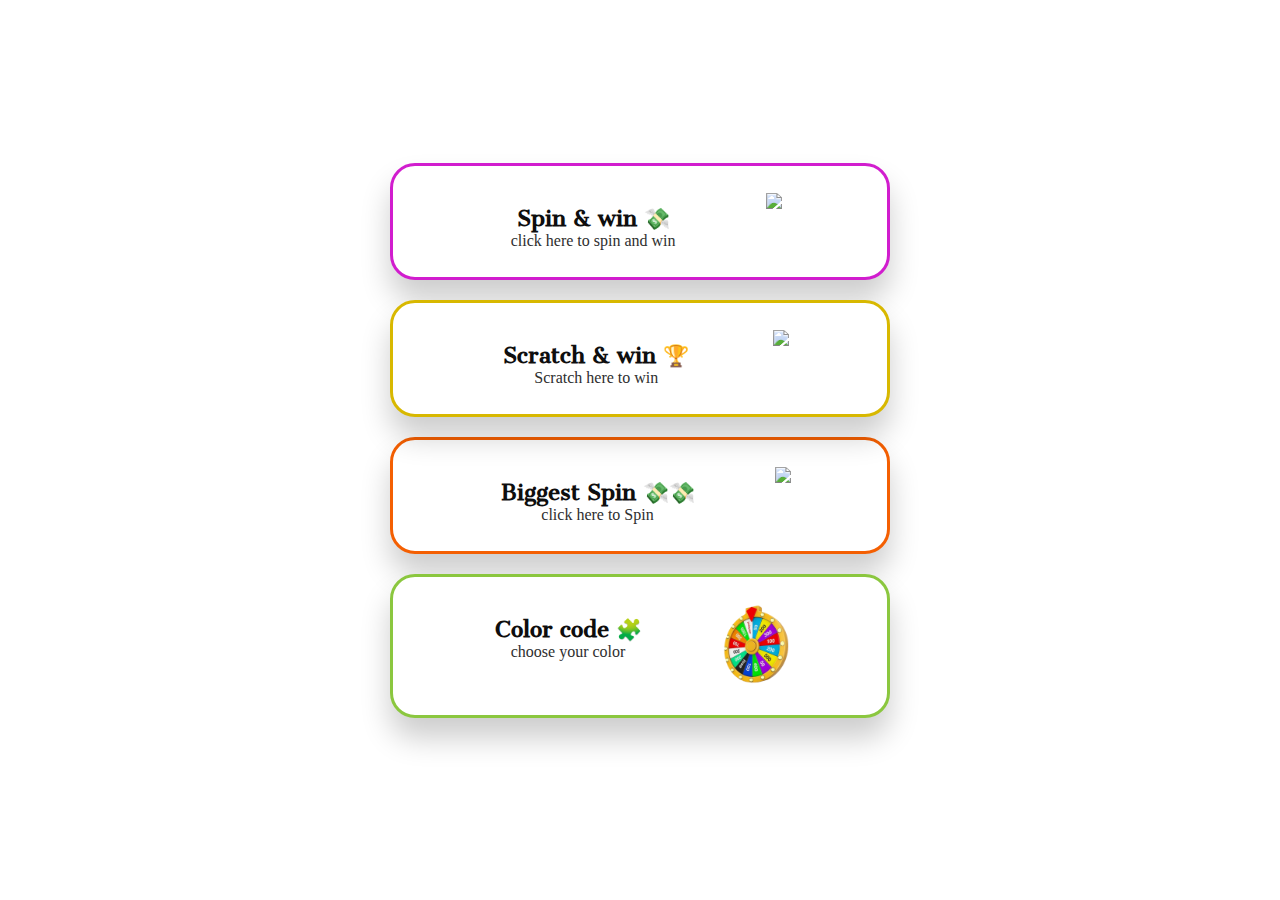
==== index.html @ faf68456 "color code added" ====
<!DOCTYPE html>
<html lang="en">
  <head>
    <meta charset="UTF-8" />
    <meta name="viewport" content="width=device-width, initial-scale=1.0" />
    <link rel="stylesheet" href="assets/css/styles.css" />

    <!-- =====BOX ICONS===== -->
    <!-- <link href='https://cdn.jsdelivr.net/npm/boxicons@2.0.5/css/boxicons.min.css' rel='stylesheet'> -->
    <title>play and win</title>
  </head>
  <body>
    <section class="each-section section-vis">
      <div class="cate-div">
        <a class="cate-div-a" href="spin.html">
          <div class="cate-ch1">
            <div class="sec-content" style="flex-grow: 7">
              <h1>Spin & win 💸</h1>
              <p>click here to spin and win</p>
            </div>
            <div class="sec-img" style="flex-grow: 3">
              <img src="./assets/img/spin2.png" />
            </div>
          </div>
        </a>

        <div class="cate-ch2 cate-adjust">
          <div class="scratch-card-cover-container">
            <canvas class="scratch-card-canvas"></canvas>

            <img class="scratch-card-canvas-render hidden" alt="" />
            <div class="scratch-card-cover">
              <div class="sec-content" style="flex-grow: 7">
                <h1>Scratch & win 🏆</h1>
                <p>Scratch here to win</p>
              </div>
              <div class="sec-img" style="flex-grow: 3">
                <img src="./assets/img/scratch.png" />
              </div>

              <!-- <img class="scratch-card-cover-background" src="./assets/img/scratchcard.png" /> -->
              <!-- <p class="win-text">SCRATCH TO <br><p class="win-text-win beat"> WIN!</p></p>  -->

              <!-- <svg class="scratch-card-cover-background " xmlns="http://www.w3.org/2000/svg" viewBox="0 0 320 320"><path d="M72.417 85.633a2 2 0 1 0-3.42-2.075l-3.113 5.129a2 2 0 1 0 3.42 2.075l3.113-5.129zm-8.301 13.679a2 2 0 1 0-3.42-2.075l-3.113 5.129a2 2 0 0 0 3.42 2.075l3.113-5.129zm11.997 1.432a2 2 0 0 1-2.747.672l-5.129-3.113a2 2 0 1 1 2.075-3.42l5.129 3.113a2 2 0 0 1 .672 2.748zm-16.425-7.629a2 2 0 1 0 2.075-3.42l-5.129-3.113a2 2 0 1 0-2.075 3.42l5.129 3.113z"/><path fill-rule="evenodd" d="M262.093 121.254a2 2 0 1 0-3.873-1.001l-1.502 5.809a2 2 0 1 0 3.873 1.001l1.502-5.809zm-4.004 15.491a2 2 0 1 0-3.873-1.001l-1.502 5.809a2 2 0 1 0 3.873 1.001l1.502-5.809zm11.9-2.088a2 2 0 0 1-2.437 1.436l-5.809-1.502a2 2 0 1 1 1.001-3.873l5.809 1.502a2 2 0 0 1 1.436 2.437zm-17.927-2.569a2 2 0 0 0 2.437-1.436 2 2 0 0 0-1.436-2.436l-5.809-1.502a2 2 0 0 0-2.437 1.435 2 2 0 0 0 1.436 2.437l5.809 1.502z"/><path d="M196.858 235.528a2 2 0 0 0-2.437-1.435 2 2 0 0 0-1.435 2.437l1.504 5.809a2 2 0 1 0 3.872-1.003l-1.504-5.808zm4.01 15.489a2 2 0 0 0-2.437-1.435 2 2 0 0 0-1.435 2.437l1.504 5.809a2 2 0 1 0 3.872-1.003l-1.504-5.808zm9.396-7.597a2 2 0 0 1-1.435 2.437l-5.809 1.504a2 2 0 1 1-1.002-3.873l5.808-1.503a2 2 0 0 1 2.438 1.435zm-16.924 6.447a2 2 0 1 0-1.003-3.873l-5.808 1.504a2 2 0 1 0 1.002 3.873l5.809-1.504zm-129.604 20.16a2 2 0 1 0 3.032-2.609l-3.913-4.548a2 2 0 1 0-3.032 2.609l3.913 4.548zm14.42-3.173a2 2 0 0 0-2.609-3.032l-4.548 3.914a2 2 0 0 0 2.609 3.032l4.548-3.914zM66.027 277.29a2 2 0 1 0-2.609-3.032l-4.548 3.913a2 2 0 1 0 2.609 3.032l4.548-3.913zm10.965 5.077a2 2 0 0 1-2.82-.212l-3.913-4.548a2 2 0 0 1 3.032-2.609l3.913 4.548a2 2 0 0 1-.212 2.821z"/><g fill-rule="evenodd"><path d="M138.629 74.686a2 2 0 0 1 1.66 2.29l-.787 4.936c-1.184 7.422-10.292 10.36-15.589 5.028-3.163-3.183-8.602-1.12-8.858 3.36l-.325 5.701a2 2 0 1 1-3.994-.228l.326-5.701c.452-7.935 10.086-11.59 15.688-5.952 2.991 3.01 8.134 1.351 8.802-2.839l.787-4.936a2 2 0 0 1 2.29-1.66zm129.754 151.907c-3.652-2.608-8.668.338-8.169 4.798.836 7.469-7.16 12.727-13.686 8.999l-4.34-2.479a2 2 0 0 1 1.984-3.473l4.34 2.479c3.684 2.104 8.199-.864 7.727-5.081-.884-7.899 8-13.117 14.469-8.498l4.647 3.318a2 2 0 1 1-2.325 3.256l-4.647-3.319zM219.458 34.1a2 2 0 0 1 .733-2.732l4.33-2.497c6.51-3.754 14.528 1.471 13.723 8.943-.481 4.462 4.547 7.387 8.189 4.764l4.633-3.338a2 2 0 0 1 2.338 3.246l-4.633 3.338c-6.45 4.646-15.356-.536-14.504-8.439.455-4.219-4.073-7.169-7.748-5.049l-4.33 2.497a2 2 0 0 1-2.731-.733zM43.604 115.569a2 2 0 0 1-1.242 2.541l-4.727 1.623c-4.013 1.378-4.764 6.729-1.285 9.158 6.517 4.551 4.571 14.669-3.169 16.478l-5.56 1.3a2 2 0 0 1-.91-3.895l5.561-1.3c4.37-1.021 5.468-6.734 1.789-9.303-6.162-4.303-4.832-13.78 2.276-16.221l4.727-1.623a2 2 0 0 1 2.541 1.242zM77.095 219.2a2 2 0 0 1 2.043-1.956l4.997.108c7.514.162 11.664 8.786 7.103 14.76-2.723 3.566.061 8.674 4.535 8.318l5.693-.454a2 2 0 1 1 .317 3.988l-5.692.453c-7.923.631-12.855-8.415-8.031-14.733 2.575-3.372.232-8.241-4.01-8.333l-4.997-.108a2 2 0 0 1-1.956-2.043zm-14.771-64.574l-.78-.855.129 1.15a8 8 0 0 1-4.645 8.177l-1.054.478h0l1.134.233a8 8 0 0 1 6.341 6.945l.129 1.15.572-1.006a8 8 0 0 1 8.565-3.885l1.134.232-.78-.854a8 8 0 0 1-1.048-9.346l.572-1.006-1.054.478a8 8 0 0 1-9.212-1.891zm-8.003 5.308c-3.529 1.6-2.948 6.781.848 7.561l1.134.232a4 4 0 0 1 3.171 3.473l.129 1.15c.432 3.85 5.539 4.899 7.453 1.53l.572-1.007a4 4 0 0 1 4.282-1.942l1.134.233c3.796.779 6.371-3.754 3.758-6.616l-.78-.854a4 4 0 0 1-.524-4.673l.572-1.007c1.914-3.369-1.602-7.219-5.13-5.618l-1.054.478a4 4 0 0 1-4.606-.946l-.78-.854c-2.613-2.862-7.361-.708-6.929 3.143l.129 1.15a4 4 0 0 1-2.323 4.089l-1.054.478zM110.956 46.42l1.794-1.614-2.4.251a8 8 0 0 1-8.142-4.707l-.98-2.205-.503 2.36a8 8 0 0 1-6.993 6.289l-2.4.251 2.089 1.208-1.856 3.209 1.856-3.209a8 8 0 0 1 3.82 8.594l-.503 2.36 1.794-1.614a8 8 0 0 1 9.353-.977l2.089 1.208-.98-2.205a8 8 0 0 1 1.961-9.198zm4.469 1.36c2.881-2.591.764-7.355-3.09-6.952l-2.401.251a4 4 0 0 1-4.071-2.354l-.98-2.205c-1.574-3.541-6.759-2.999-7.567.791l-.503 2.36a4 4 0 0 1-3.496 3.144l-2.4.251c-3.854.403-4.941 5.502-1.586 7.441l2.089 1.208a4 4 0 0 1 1.91 4.297l-.503 2.36c-.808 3.79 3.706 6.399 6.587 3.808l1.794-1.614a4 4 0 0 1 4.677-.489l2.089 1.208c3.355 1.939 7.232-1.547 5.658-5.088l-.981-2.205a4 4 0 0 1 .981-4.599l1.794-1.614zm104.847 31.673l.737-4.207-3.069 2.97a8 8 0 0 1-9.312 1.32l-3.773-2.001 1.877 3.836a8 8 0 0 1-1.623 9.264l-3.068 2.97 4.228-.599a8 8 0 0 1 8.309 4.406l1.876 3.837.737-4.207a8 8 0 0 1 6.758-6.541l4.228-.599-3.773-2.001a8 8 0 0 1-4.132-8.448zm4.677-3.517c.668-3.817-3.938-6.259-6.722-3.564l-3.069 2.97a4 4 0 0 1-4.656.66l-3.773-2.001c-3.423-1.815-7.17 1.811-5.467 5.292l1.877 3.836a4 4 0 0 1-.812 4.632l-3.068 2.97c-2.785 2.695-.494 7.378 3.343 6.835l4.228-.599a4 4 0 0 1 4.155 2.203l1.876 3.836c1.703 3.481 6.865 2.75 7.533-1.067l.737-4.207a4 4 0 0 1 3.379-3.27l4.229-.599c3.836-.544 4.736-5.679 1.312-7.494l-3.773-2.001a4 4 0 0 1-2.066-4.224l.737-4.207zM167.501 279.54l1.588-.913-1.821-.195a8 8 0 0 1-6.976-6.307l-.377-1.793-.748 1.672a8 8 0 0 1-8.155 4.685l-1.821-.195 1.358 1.228a8 8 0 0 1 1.936 9.203l-.748 1.672 1.588-.912a8 8 0 0 1 9.351 1.002l1.359 1.229-.377-1.793a8 8 0 0 1 3.843-8.583zm3.581 2.556c3.36-1.931 2.287-7.033-1.566-7.446l-1.822-.195a4 4 0 0 1-3.487-3.154l-.378-1.792c-.797-3.792-5.981-4.348-7.565-.812l-.748 1.672a4 4 0 0 1-4.077 2.343l-1.822-.195c-3.853-.414-5.983 4.345-3.109 6.944l1.359 1.228a4 4 0 0 1 .968 4.602l-.749 1.672c-1.583 3.536 2.284 7.033 5.644 5.103l1.588-.913a4 4 0 0 1 4.675.501l1.359 1.229c2.874 2.599 7.395.001 6.597-3.79l-.377-1.793a4 4 0 0 1 1.922-4.292l1.588-.912zm123.357-94.108l1.83-.08-1.528-1.011a8 8 0 0 1-3.298-8.807l.489-1.765-1.433 1.141a8 8 0 0 1-9.395.414l-1.528-1.01.642 1.715a8 8 0 0 1-2.509 9.064l-1.433 1.141 1.83-.081c3.462-.153 6.629 1.942 7.845 5.187l.642 1.716.489-1.766a8 8 0 0 1 7.357-5.858zm2.006 3.916c3.872-.171 5.262-5.196 2.03-7.333l-1.528-1.01a4 4 0 0 1-1.649-4.404l.489-1.765c1.034-3.735-3.315-6.61-6.346-4.197l-1.433 1.141a4 4 0 0 1-4.698.208l-1.528-1.011c-3.232-2.137-7.311 1.111-5.952 4.739l.642 1.716a4 4 0 0 1-1.255 4.532l-1.433 1.141c-3.031 2.413-1.203 7.296 2.668 7.125l1.83-.081a4 4 0 0 1 3.923 2.594l.642 1.715c1.359 3.629 6.567 3.399 7.601-.335l.489-1.765a4 4 0 0 1 3.678-2.929l1.83-.081z"/><use href="#B"/><use href="#B" x="103" y="30"/><use href="#B" x="-34" y="189"/><use href="#B" x="64" y="126"/><use href="#B" x="-128" y="-2"/><use href="#B" x="-128" y="161"/><use href="#B" x="71" y="219"/></g><path d="M201.469 137.109H177.45a24.65 24.65 0 0 0 6.167-3.906c1.284-1.141 2.317-2.535 3.037-4.095s1.108-3.25 1.143-4.967a13.98 13.98 0 0 0-.982-5.566 13.96 13.96 0 0 0-3.105-4.722 13.98 13.98 0 0 0-4.722-3.106 13.96 13.96 0 0 0-5.566-.981c-1.717.035-3.408.424-4.968 1.143a12.48 12.48 0 0 0-4.095 3.036c-2.885 3.257-4.702 7.5-5.859 11.568-1.147-4.068-2.964-8.301-5.859-11.568a12.48 12.48 0 0 0-4.095-3.036c-1.56-.719-3.251-1.108-4.968-1.143a13.96 13.96 0 0 0-5.566.981 13.98 13.98 0 0 0-4.722 3.106 13.96 13.96 0 0 0-3.105 4.722 13.98 13.98 0 0 0-.982 5.566c.035 1.717.424 3.408 1.143 4.967s1.753 2.954 3.037 4.095a24.65 24.65 0 0 0 6.167 3.906h-24.019a5.86 5.86 0 0 0-4.143 1.717c-1.099 1.098-1.716 2.589-1.716 4.143v15.625a5.86 5.86 0 0 0 5.859 5.859h1.953v33.203a5.86 5.86 0 0 0 5.86 5.86h70.312a5.86 5.86 0 0 0 5.86-5.86v-33.203h1.953a5.86 5.86 0 0 0 5.859-5.859v-15.625c0-1.554-.617-3.045-1.716-4.143a5.86 5.86 0 0 0-4.143-1.717zm-34.18-20.576a8.6 8.6 0 0 1 6.25-2.861h.298c1.345.001 2.676.272 3.915.797s2.36 1.292 3.297 2.257a10.05 10.05 0 0 1 2.159 3.361c.488 1.253.72 2.592.683 3.936-.022 1.183-.287 2.349-.779 3.424s-1.201 2.038-2.083 2.826c-5.903 5.225-16.147 6.451-20.508 6.734.303-4.326 1.524-14.546 6.768-20.474zm-34.18 7.49c-.037-1.344.195-2.683.683-3.936a10.05 10.05 0 0 1 2.159-3.361c.937-.965 2.058-1.733 3.297-2.257s2.57-.796 3.915-.797h.298a8.6 8.6 0 0 1 6.25 2.861c5.229 5.904 6.45 16.148 6.733 20.508-4.34-.283-14.585-1.509-20.507-6.733-.88-.796-1.585-1.765-2.071-2.847a8.6 8.6 0 0 1-.757-3.438zm-19.531 34.571v-15.625c0-.518.206-1.015.572-1.381a1.95 1.95 0 0 1 1.381-.572h41.016v19.531h-41.016c-.518 0-1.015-.206-1.381-.572s-.572-.863-.572-1.381zm7.813 39.062v-33.203h35.156v35.156h-33.203a1.95 1.95 0 0 1-1.953-1.953zm74.218 0a1.95 1.95 0 0 1-1.953 1.953h-33.203v-35.156h35.156v33.203zm7.813-39.062c0 .518-.206 1.015-.572 1.381s-.863.572-1.381.572h-41.016v-19.531h41.016a1.95 1.95 0 0 1 1.381.572c.366.366.572.863.572 1.381v15.625z"/><defs><path id="B" d="M172 57a4 4 0 1 0 0-8 4 4 0 1 0 0 8zm0 4a8 8 0 1 0 0-16 8 8 0 1 0 0 16z"/></defs></svg> -->
            </div>
          </div>
        </div>

        <a class="cate-div-a" href="bigSpin.html">
          <div class="cate-ch3">
            <div class="sec-content" style="flex-grow: 7">
              <h1>Biggest Spin 💸💸</h1>
              <p>click here to Spin</p>
            </div>
            <div class="sec-img" style="flex-grow: 3">
              <img src="./assets/img/spin3.png" />
            </div>
          </div>
        </a>

        <div class="cate-div-a" onclick="showColorCode()">
          <div class="cate-ch4">
            <div class="sec-content" style="flex-grow: 7">
              <h1>Color code 🧩</h1>
              <p>choose your color</p>
            </div>
            <div class="sec-img" style="flex-grow: 3">
              <img src="./assets/img/colorcode1.png" />
            </div>
          </div>
        </div>
      </div>
      <!-- </div> -->

      <!-- </div> -->

      <div
        onclick="closePopupScratch()"
        id="scratch-lauching-soon"
        class="scratch-lauching-soon"
      >
        <img
          class="scratch-card-image"
          src="./assets/img/comingsoon2.png"
          alt="Apple 50$ gift card"
        />
        <!-- <p class="scratch-card-text"></p> -->
        <div class="scratch-card-text"></div>
      </div>

      <div onclick="" id="colorcode-choose" class="colorcode-choose">
        <!-- <img class="color-code-choose" src="./assets/img/comingsoon2.png" alt="Apple 50$ gift card"> -->

        <div class="colorcode-card">
          <h4>choose your color?</h4>
          <div class="colorcode-colors">
            <div onclick="showLaunchingSoon('red')" class="color red"></div>
            <div onclick="showLaunchingSoon('green')" class="color green"></div>
            <div onclick="showLaunchingSoon('blue')" class="color blue"></div>
          </div>
        </div>
        <!-- <p class="scratch-card-text"></p> -->
        <!-- <div class="color-code-text"></div> -->
      </div>

      <div
        onclick="closePopupScratch()"
        id="scratch-lauching-soon"
        class="scratch-lauching-soon"
      >
        <img
          class="scratch-card-image"
          src="./assets/img/comingsoon2.png"
          alt="Apple 50$ gift card"
        />
      
      </div>

      <div onclick="closePopupScratch()" id="scratchcard-lauching-soon" class="scratch-lauching-soon">
        <div id="scratch-card-popup-green" class="scratch-card-popup-green">
          
          <h5 class="scratch-card-popup">LAUNCHING <h5 class="soon">SOON</h5> </h5>
        </div>
        <div id="scratch-card-popup-blue" class="scratch-card-popup-blue">
          
          <h5 class="scratch-card-popup">LAUNCHING <h5 class="soon">SOON</h5> </h5>
        </div>
        <div id="scratch-card-popup-red" class="scratch-card-popup-red">
          
          <h5 class="scratch-card-popup">LAUNCHING <h5 class="soon">SOON</h5> </h5>
        </div>

        <!-- <p class="scratch-card-text"></p> -->
        <div class="scratch-card-text"></div>
      </div>
    </section>

    <script src="https://unpkg.com/scrollreveal"></script>
    <script src="assets/js/main.js"></script>
    <script src="https://cdn.jsdelivr.net/npm/@tsparticles/confetti@3.0.3/tsparticles.confetti.bundle.min.js"></script>
  </body>
</html>
---- assets/css/styles.css ----
@import url('https://fonts.googleapis.com/css2?family=Cantata+One&display=swap');

* {
  margin: 0;
  padding: 0;
  box-sizing: border-box;
  outline: none;
}
body { 
  
}

.spin-sec{
  font-family: sans-serif;
  display: flex;
  justify-content: center;
  align-items: center;
  height: 100vh;
  overflow: hidden;
  background: url(../img/a5.png) no-repeat center;
  background-size: cover;
}
.main {
  position: relative;
  width: 500px;
  height: 500px;
}


@font-face {
  font-family: scrach;
  src: url(../font/Dynamix.ttf);
}

.wheel {
  width: 100%;
  height: 100%;
  position: relative; 
  border-radius: 50%;
  border: 10px solid #f323ef;
  overflow: hidden;
  transition: all ease 4s;
}
span {
  width: 50%;
  height: 50%;
  display: inline-block;
  position: absolute;
}
.span1 {
 clip-path: polygon(0 92%, 100% 50%, 0 8%);
 background-color: #ff1f1f;
 top: 120px;
 left: 0;
}
.span2 {
  clip-path: polygon(100% 92%, 0 50%, 100% 8%);
  background-color: #19e3cf; 
  top: 120px;
  right: 0;
}
.span3 {
  clip-path: polygon(50% 0%, 8% 100%, 92% 100%);
  background-color: #9e0bf3;
  bottom: 0;
  left: 120px;
}
.span4 {
  clip-path: polygon(50% 100%, 92% 0, 8% 0);
  background-color: #15b600;
  top: 0;
  left: 120px;
}
.span5 {
  clip-path: polygon(0 40%, 100% 0%, 60% 100%);
  background-color: #1f26ff; 
  bottom: -2px; 
  right: 242px;
}
.span6 {
  clip-path: polygon(40% 100%, 0 0%, 100% 40%);
  background-color: #ff5a5a;
  bottom: -2px;
  left: 242px;
}
.span7 {
  clip-path: polygon(60% 0, 100% 100%, 0 60%); 
  background-color: #57fff1;
  top: -2px;
  right: 242px; 
}
.span8 {
  clip-path: polygon(0 100%, 100% 60%, 40% 0);
  background-color: #ff9612;
  top: -2px;
  left: 242px;
} 
span p {
  width: 65px;
  height: 65px;
  font-size: 31px;
  font-weight: 600;
  color: #fff;
  text-align: center;
  position: absolute;
  top: 50%;
  left: 50%;
  transform: translate(-58%, -45%);
} 
.spin {
   position: absolute;
   top: 43%;
   left: 43%;
   width: 75px;
   height: 75px;
   border-radius: 50%;
   border: 2px solid #fff;
   background: rgb(230,196,0);
   background: radial-gradient(circle, rgba(230,196,0,1) 0%, rgba(128,62,0,1) 100%);
   color: #fff;
   box-shadow: 0 5px 20px #000;
   font-weight: bold;
   font-size: 22px;
   cursor: pointer;
   animation: pulse 2s infinite;
}
@keyframes pulse {
  0% {
  transform: scale3d(1, 1, 1);
  }
  50% {
  transform: scale3d(1.09, 1.09, 1.09);
  }
  100% {
  transform: scale3d(1, 1, 1);
  }
} 
.spin:active {
   width: 70px;
   height: 70px;
   font-size: 20px;
   background: #ffe605;
} 

.spin-sec{
  height: 100vh;
  display: flex;
  justify-content: center;
  align-items: center;
}


@media only screen and (max-width : 600px) {




  .main {
    position: relative;
    width: 300px;
    height: 300px;
}

.wheel {
  width: 100%;
  height: 100%;
  position: relative;
  border-radius: 50%;
  border: 11px solid #f323ef;
  overflow: hidden;
  transition: all ease 4s;
}
.span1 {
  clip-path: polygon(-1% 95%, 100% 52%, 2% 5%);
  background-color: #ff1f1f;
  top: 60px;
  left: 0;
}
.span2 {
  clip-path: polygon(100% 113%, 0 50%, 100% 8%);
  background-color: #19e3cf;
  top: 60px;
  right: 0;
}
.span3 {
  clip-path: polygon(50% -29%, 1% 100%, 101% 100%);
  background-color: #9e0bf3;
  bottom: 0;
  left: 50px;
}
.span4 {
  clip-path: polygon(50% 100%, 92% 0, 8% 0);
  background-color: #15b600;
  top: 0;
  left: 65px;
}
.span5 {
  clip-path: polygon(0 40%, 100% 0%, 60% 100%);
  background-color: #1f26ff;
  bottom: -1px;
  right: 160px;
}

.span6 {
  clip-path: polygon(40% 103%, -6% 1%, 109% 34%);
  background-color: #ff5a5a;
  bottom: 0px;
  left: 137px;
}
.span7 {
  clip-path: polygon(60% 0, 100% 100%, 0 60%);
  background-color: #57fff1;
  top: -2px;
  right: 142px;
}
.span8 {
  clip-path: polygon(3% 97%, 105% 55%, 40% 0);
  background-color: #ff9612;
  top: -2px;
  left: 132px;
}
.spin {
  position: absolute;
  top: 38%;
  left: 38%;
  width: 75px;
  height: 75px;
  border-radius: 50%;
  border: 2px solid #fff;
  background-color: black;
  color: #fff;
  box-shadow: 0 5px 20px #000;
  font-weight: bold;
  font-size: 22px;
  cursor: pointer;
  animation: pulse 2s infinite;
}

span p {
  width: 65px;
  /* height: 65px; */
  font-size: 19px;
  text-align: center;
  position: absolute;
  top: 50%;
  left: 50%;
  transform: translate(-15%, 105%);
  color: #fff;
  rotate: 124deg;
}


}



/* Popup styling */
.popup {
  display: none;
  position: fixed;
  top: 0;
  left: 0;
  width: 100%;
  height: 100%;
  background: rgba(0, 0, 0, 0.7);
  z-index: 1000;
  justify-content: center;
  align-items: center;
}

.popup-content {
  position: relative;
  background: rgb(135,45,191);
  background: linear-gradient(90deg, rgba(135,45,191,1) 43%, rgba(255,0,0,0.9248074229691877) 100%);
  padding: 30px;
  border-radius: 10px;
  color: #fff;
  text-align: center;
  animation: popup-fade-in 0.5s ease-in-out;
  font-size: 40px;
  font-weight: 800;
 margin: 8px;
}

.container-popup p{
  color: #de8cff;
  margin-bottom: 30px;
}
.container-popup .typewriter{
  font-family: scrach;
}
.close-btn {
  position: absolute;
  top: -12px;
  right: -5px;
  /* background: transparent; */
  border: 1px solid #fff;
  font-size: 20px;
  font-weight: bold;
  color: #460f45;
  cursor: pointer;
  /* background-color: black; */
  border-radius: 50%;
  /* padding: 5px; */
  padding-left: 7px;
  padding-right: 7px;
  padding-top: 3px;
  padding-bottom: 3px;
}

.close-btn:hover {
  color: #ff0000;
}

/* Fade-in animation */
@keyframes popup-fade-in {
  from {
      opacity: 0;
      transform: scale(0.8);
  }
  to {
      opacity: 1;
      transform: scale(1);
  }
}

/* Close button */
/* .close-btn {
  margin-top: 10px;
  padding: 5px 10px;
  background-color: #ff4444;
  color: white;
  border: none;
  border-radius: 5px;
  cursor: pointer;
} */









/* scratch and win */



.scratch-card {
  position: relative;
  /* border: 4px solid #c7c6cf;
  border-radius: 8px; */
  /* padding: 5px; */
  width: 320px;
  height: 320px;
  background-color: #470101;
  border-radius: 20px;
}

.cate-adjust{
  position: relative;
}

.scratch-card-cover-container {
  /* position: relative; */
  z-index: 1;
  top: 0;
  left: 0;
  border-radius: 20px !important;
  width: 600px;
  height: 100%;
  background-color: transparent;
  /* filter: url("#remove-black");
   transition: opacity 0.4s; */

  &.clear {
    opacity: 0;
  }

  &.hidden {
    display: none;
  }
}

.scratch-main{
  position: relative;
}

.scratch-card-canvas {
  position: absolute;
  z-index: 2;
  top: 0;
  left: 0;
  width: 100%;
  height: 100%;
  cursor: grab;
  touch-action: none;
  /* background: rgb(165, 28, 28); */
  border-radius: 23px;

  &.hidden {
    opacity: 0;
  }

  &:active {
    cursor: grabbing;
  }
}

.scratch-lauching-soon{
  position: absolute;
  width: 100%;
  height: 100vh;
  background-color: rgba(0, 0, 0, 0.575);
  z-index: 1;
  display: none;
  align-content: center;
  justify-items: center;
}

.colorcode-choose{
  position: absolute;
  width: 100%;
  height: 100vh;
  background-color: rgba(0, 0, 0, 0.575);
  z-index: 1;
  display: none;
  align-content: center;
  justify-items: center;
}

.scratch-card-canvas-render {
  position: absolute;
  z-index: 1;
  top: 0;
  left: 0;
  width: 100%;
  height: 100%;
  background-color: transparent;
  transition: background-color 0.2s;
  border-radius: 25px;


  &.hidden {
    display: none;
  }
}

.scratch-card-cover {
  
  display: flex;
  width: 100%;
  height: 100%;
  /* background-color: #cfced6;
  background-image: linear-gradient(
    to right,
    #cfced6,
    #e0dfe6,
    #efeef3,
    #e0dfe6,
    #cfced6
  ); */
  border-radius: 20px;
}

.scratch-card-cover::before {
  /* content: "";
  position: absolute;
  top: 0;
  left: 0;
  width: 100%;
  height: 100%;
  background-image: linear-gradient(
    135deg,
    transparent 40%,
    rgba(255, 255, 255, 0.8) 50%,
    transparent 60%
  );
  background-position: bottom right;
  background-size: 300% 300%;
  background-repeat: no-repeat;
  animation: shine 8s infinite; */
}

@keyframes shine {
  50% {
    background-position: 0% 0%;
  }
  100% {
    background-position: -50% -50%;
  }
}

/* .scratch-card-cover::after {
  content: "";
  position: absolute;
  top: 0;
  left: 0;
  width: 100%;
  height: 100%;
  opacity: 0.1;
  filter: url("#noise");
} */

.scratch-card-cover-background {
  /* width: 100%;
  height: 100%;
  fill: #555;
  z-index: -1;
  position: absolute;
  border-radius: 20px;
  left: 0;
  right: 0;
  top: 0;
  bottom: 0; */

}

.scratch-card-image {
  margin: auto;
    border-radius: 25px;
  position: absolute;
  width: 25%;
  /* height: 100vh; */
  top: 0;
  bottom: 0;
  left: 0;
  right: 0;
  background: #00000087;
  filter: drop-shadow(0 4px 4px rgba(248, 0, 0, 0.16));
  user-select: none;
  will-change: transform;

  &.animate {
    animation: pop-out-in cubic-bezier(0.65, 1.35, 0.5, 1) 1s;
  }
}


.color-code-choose {
  margin: auto;
    border-radius: 25px;
  position: absolute;
  width: 25%;
  /* height: 100vh; */
  height: 25%;
  top: 0;
  bottom: 0;
  left: 0;
  right: 0;
  background: #00000087;
  filter: drop-shadow(0 4px 4px rgba(248, 0, 0, 0.16));
  user-select: none;
  will-change: transform;

  &.animate {
    animation: pop-out-in cubic-bezier(0.65, 1.35, 0.5, 1) 1s;
  }
}


@keyframes pop-out-in {
  36% {
    transform: scale(1.125);
  }
  100% {
    transform: scale(1);
  }
}


.win-text-win{
  color: #C0C0C0;
  font-size: 5rem;
  width: 100%;
  font-family: text-win !important;
  background: -webkit-linear-gradient(#cfcfcf, #aba788  );
    -webkit-background-clip: text;
    -webkit-text-fill-color: transparent;
}


.win-text {
  /* position: absolute;
    z-index: 20; */
  color: #C0C0C0;
  font-size: 3rem;
  width: 100%;
  font-family: scratch-text !important;
  background: -webkit-linear-gradient(#cfcfcf, #aba788);
    -webkit-background-clip: text;
    -webkit-text-fill-color: transparent;
}

@font-face {
  font-family: text-win;
  src: url(../font/Dynamix.ttf);
}

@font-face {
  font-family: scratch-text;
  src: url(../font/bold_game_font_7.ttf);
}


@font-face {
  font-family: color-code;
  src: url(../font/Halo\ Dek.ttf);
}

@font-face {
  font-family: color-code-heading;
  src: url(../font/BubaDEMO-Outline.otf);
}



.scratch-card-outer {
  position: relative;
  display: flex;
  align-items: center; /* Centering content vertically */
  justify-content: center; /* Centering content horizontally */
  overflow: hidden; /* Ensures the pseudo-element stays within the container */
}



.scratch-card-outer::before {
  content: '';
  position: absolute;
  top: -10px; /* Extend the pseudo-element beyond the container */
  left: -10px;
  right: -10px;
  bottom: -10px;
  background-image: url(../img/scratchbg.jpg);
  background-position: center;
  background-size: cover;
  background-repeat: no-repeat;
  filter: blur(5px);
  z-index: 1;
}

.scratch-card-outer > * {
  position: relative;
  z-index: 2; /* Ensures the content is above the blurred background */
}




.beat {
  animation: beat 1s infinite ease-in-out alternate;
}
@keyframes beat {
  from { transform: scale(0.8); }
  to { transform: scale(1.2); }
}



html{
  scroll-snap-type: y mandatory;
  scroll-behavior: smooth;
  /* transition:transform 1s ease; */
}

.each-section{
  height: 100vh;
  scroll-snap-align: center;
}


@media  (max-width:650px) {
  .each-section{
    height: 100vh;
  }
}


.section-vis{
  background-color: #ffffff;
  display: flex;
  justify-content: center;
  /* align-items: center; */
  background: url(../img/bg-web.jpg) no-repeat center;
  background-size: cover;
}


.cate-div{
  padding:100px;
  display: flex;
  justify-content: center;
  align-items: center;
  flex-direction: column;
  width: 100%;
}

.cate-ch1{

    max-width: 500px;
    width: 600px;
  background-color: rgb(255, 255, 255);
  margin-bottom: 20px;
  padding: 27px;
  border-radius: 25px;
  border: 3px solid rgb(209 29 206);
  box-shadow: rgba(0, 0, 0, 0.2) 0px 20px 30px;
  display: flex;
  justify-content: space-between;
  cursor: pointer;
}

.cate-ch2{
  max-width: 500px;
  width: 600px;
background-color: rgb(255, 255, 255);
margin-bottom: 20px;
padding: 27px;
border-radius: 25px;
border: 3px solid rgb(216, 184, 0);
box-shadow: rgba(0, 0, 0, 0.2) 0px 20px 30px;
display: flex;
justify-content: space-between;
cursor: pointer;
}

.cate-ch3{
  max-width: 500px;
  width: 600px;
background-color: rgb(255, 255, 255);
margin-bottom: 20px;
padding: 27px;
border-radius: 25px;
border: 3px solid #f45f02;
box-shadow: rgba(0, 0, 0, 0.2) 0px 20px 30px;
display: flex;
justify-content: space-between;
cursor: pointer;
}

.cate-ch4{
  max-width: 500px;
  width: 600px;
background-color: rgb(255, 255, 255);
margin-bottom: 20px;
padding: 27px;
border-radius: 25px;
border: 3px solid rgb(139 199 63);
box-shadow: rgba(0, 0, 0, 0.2) 0px 20px 30px;
display: flex;
justify-content: space-between;
cursor: pointer;
}


.sec-content{
  text-align: center;
  display: flex;
  align-items: center;
  flex-direction: column;
}
.sec-content h1{
  font-size: 21px;
  margin-top: 12px;
  text-align: center;
  color: #0e0e0e;
  font-family: "Cantata One", serif;
  font-weight: 600;
  font-style: normal;
}

.sec-content p{
  /* font-family:'Franklin Gothic Medium', 'Arial Narrow', Arial, sans-serif; */
  color: rgb(46, 46, 46);
  text-align: center;
}

.sec-img img{
 width: 80px;
}

.cate-div-a{
  text-decoration: none;
}

@media  (max-width:650px) {

  .cate-div-a{
    text-decoration: none;
    width: 100%;
  }

  .section-vis{
    background-color: #ffffff;
    display: flex;
    justify-content: center;
    /* align-items: center; */
    background: url(../img/bg-mob.jpg) no-repeat center;
    background-size: cover;
  }

  .cate-div{
    padding:20px;
    display: flex;
    justify-content: center;
    align-items: center;
    flex-direction: column;
  }

  .cate-ch1{
    max-width: 500px;
    width: 100%;
  background-color: rgb(255, 255, 255);
  margin-bottom: 15px;
  padding: 19px;
  border-radius: 25px;
  border: 3px solid rgb(209 29 206);
  box-shadow: rgba(0, 0, 0, 0.2) 0px 20px 30px;
  cursor: pointer;
}

.cate-ch2{
  max-width: 500px;
  width: 100%;
background-color: rgb(255, 255, 255);
margin-bottom: 15px;
padding: 19px;
border-radius: 25px;
border: 3px solid rgb(216, 184, 0);
box-shadow: rgba(0, 0, 0, 0.2) 0px 20px 30px;
cursor: pointer;
}

.cate-ch3{
  max-width: 500px;
  width: 100%;
background-color: rgb(255, 255, 255);
margin-bottom: 15px;
padding: 19px;
border-radius: 25px;
border: 3px solid #f45f02;;
box-shadow: rgba(0, 0, 0, 0.2) 0px 20px 30px;
cursor: pointer;
}

.cate-ch4{
  max-width: 500px;
  width: 100%;
background-color: rgb(255, 255, 255);
margin-bottom: 15px;
padding: 19px;
border-radius: 25px;
border: 3px solid rgb(139 199 63);
box-shadow: rgba(0, 0, 0, 0.2) 0px 20px 30px;
cursor: pointer;
}
}



@media (max-width:990px) {
  .scratch-card-image {
    width: 50%;
  }
}


@media (max-width:545px) {
  .scratch-card-image {
    width: 80%;
  }
}



.red{
  background-color: rgb(192, 2, 2);
}

.green{
  background-color: rgb(2 181 55);
}

.blue{
  background-color: rgb(0 107 199);
}

.colorcode-colors{
  display: flex;
  gap: 10px;
  width: 100%;

}

.colorcode-card{
  padding-inline: 20px;
  height: 40%;
  width: 80%;
  background: #ffffff;
  border-radius: 25px;
  align-content: center;
  justify-items: center;
  /* background-image: url(../img/colorcodebg.jpg); */
  background-position: center;
  background-size: cover;
  background-repeat: no-repeat;
  /* filter: blur(1px);
  -webkit-filter: blur(1px); */
}

.colorcode-card h4{
  font-size: x-large;
  margin-bottom: 20px;
  font-family: color-code-heading;
  color: #000000ab;
}

.color{
  height: 80px;
  width: 100%;
  border-radius: 20px;
  box-shadow: 2px 4px 12px #676666;
}

.color:hover{
  box-shadow: none;
}




.scratch-card-popup-red{
  padding-inline: 20px;
  height: 40%;
  width: 80%;
  background-image: linear-gradient(to right, red , rgb(177, 85, 0));
  border-radius: 25px;
  align-content: center;
  justify-items: center;
  /* background-image: url(../img/colorcodebg.jpg); */
  background-position: center;
  background-size: cover;
  background-repeat: no-repeat;
  display: none;
}

.scratch-card-popup-blue{
  padding-inline: 20px;
  height: 40%;
  width: 80%;
  background-image: linear-gradient(to right, rgb(0, 162, 255) , rgb(0, 217, 255));
  border-radius: 25px;
  align-content: center;
  justify-items: center;
  /* background-image: url(../img/colorcodebg.jpg); */
  background-position: center;
  background-size: cover;
  background-repeat: no-repeat;
  display: none;
}


.scratch-card-popup-green{
  padding-inline: 20px;
  height: 40%;
  width: 80%;
  background-image: linear-gradient(to right, rgb(0, 179, 104) , rgb(0, 255, 179));
  border-radius: 25px;
  align-content: center;
  justify-items: center;
  /* background-image: url(../img/colorcodebg.jpg); */
  background-position: center;
  background-size: cover;
  background-repeat: no-repeat;
  display: none;
}


.scratch-card-popup{
  font-size: 45px;
  text-shadow: 2px 2px 4px #ffffff;
  text-align: center;
font-family: color-code;

}

.soon{
  font-size: 80px;
  text-shadow: 2px 2px 4px #ffffff;
  text-align: center;
font-family: color-code;

}
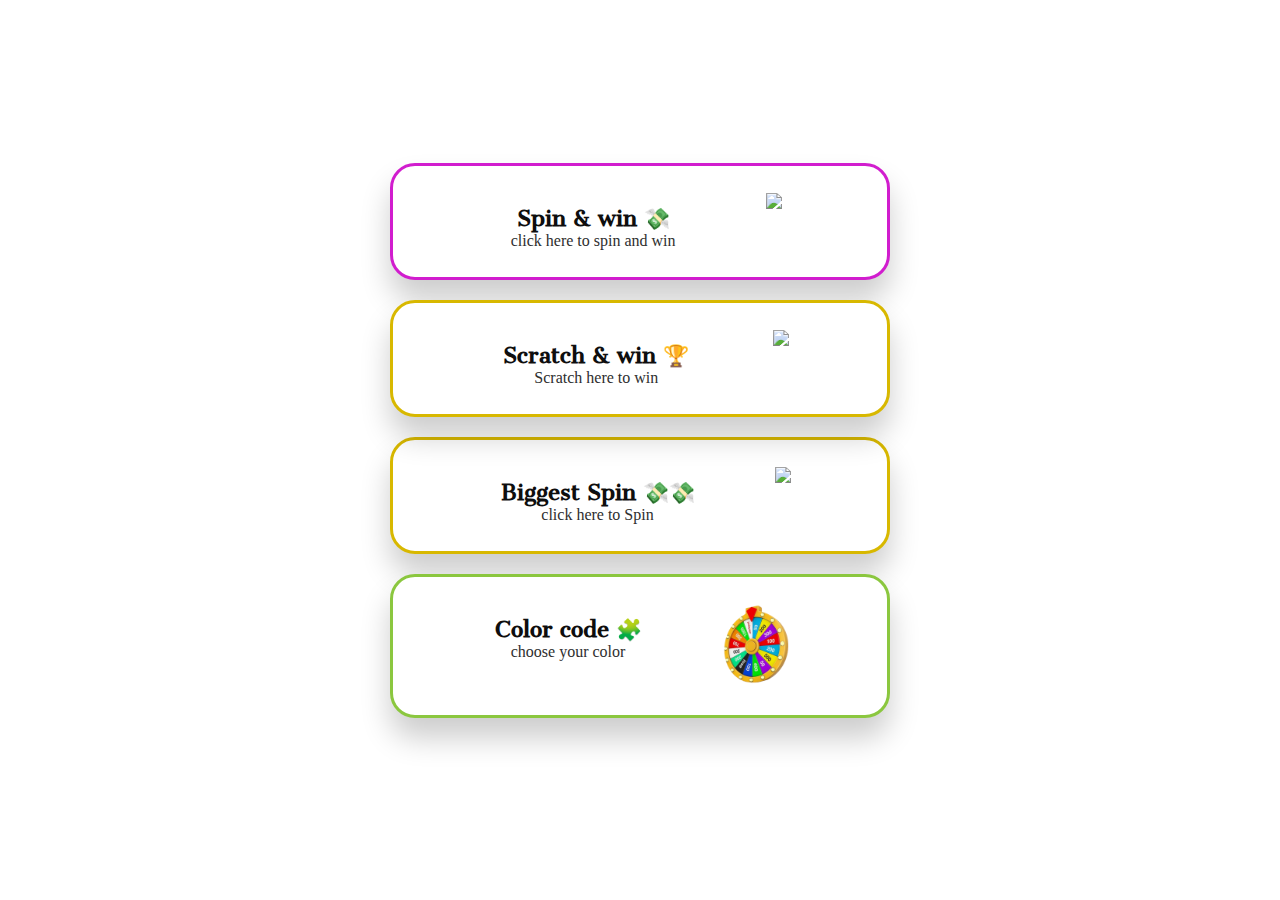
==== commit 48d3184b: "popup updated" ====
--- a/index.html
+++ b/index.html
@@ -12,14 +12,14 @@
   <body>
     <section class="each-section section-vis">
       <div class="cate-div">
-        <a class="cate-div-a" href="spin.html">
+        <a class="cate-div-a" href="#" onclick="popup()">
           <div class="cate-ch1">
             <div class="sec-content" style="flex-grow: 7">
               <h1>Spin & win 💸</h1>
               <p>click here to spin and win</p>
             </div>
             <div class="sec-img" style="flex-grow: 3">
-              <img src="./assets/img/spin2.png" />
+              <img src="./assets/img/spin2.png">
             </div>
           </div>
         </a>
@@ -46,17 +46,17 @@
           </div>
         </div>
 
-        <a class="cate-div-a" href="bigSpin.html">
-          <div class="cate-ch3">
+        <a class="cate-div-a" href="#" onclick="popup2()">
+          <div class="cate-ch2">
             <div class="sec-content" style="flex-grow: 7">
               <h1>Biggest Spin 💸💸</h1>
               <p>click here to Spin</p>
             </div>
             <div class="sec-img" style="flex-grow: 3">
-              <img src="./assets/img/spin3.png" />
-            </div>
-          </div>
-        </a>
+              <img src="./assets/img/spin3.png">
+            </div>
+          </div>
+          </a>
 
         <div class="cate-div-a" onclick="showColorCode()">
           <div class="cate-ch4">
@@ -73,6 +73,57 @@
       <!-- </div> -->
 
       <!-- </div> -->
+
+      <div id="popup" class="popup">
+        <div class="popup-content">
+            <div class="container-popup">
+                <p>Play & win</p>
+                <div class="typewriter">LAUNCHING <br> SOON !</div>
+                <div class="confetti"></div>
+            </div>
+            <button class="close-btn" onclick="closePopup()">✖</button>
+        </div>
+    </div>
+
+    <div id="popup2" class="popup2">
+      <div class="popup-content2">
+          <div class="container-popup">
+              <p class="tow-nt-p">Play & Win</p>
+              <div class="typewriter">LAUNCHING <br> SOON !</div>
+              <div class="confetti"></div>
+          </div>
+          <button class="close-btn" onclick="closePopup2()">✖</button>
+      </div>
+  </div>
+
+      <div
+        onclick="closePopupScratch()"
+        id="scratch-lauching-soon"
+        class="scratch-lauching-soon"
+      >
+      <div class="scratch-card-text"></div>
+        <img
+          class="scratch-card-image"
+          src="./assets/img/comingsoon2.png"
+          alt="Apple 50$ gift card"
+        />
+        <!-- <p class="scratch-card-text"></p> -->
+      </div>
+
+      <div onclick="" id="colorcode-choose" class="colorcode-choose">
+        <!-- <img class="color-code-choose" src="./assets/img/comingsoon2.png" alt="Apple 50$ gift card"> -->
+
+        <div class="colorcode-card">
+          <h4>choose your color?</h4>
+          <div class="colorcode-colors">
+            <div onclick="showLaunchingSoon('red')" class="color red"></div>
+            <div onclick="showLaunchingSoon('green')" class="color green"></div>
+            <div onclick="showLaunchingSoon('blue')" class="color blue"></div>
+          </div>
+        </div>
+        <!-- <p class="scratch-card-text"></p> -->
+        <!-- <div class="color-code-text"></div> -->
+      </div>
 
       <div
         onclick="closePopupScratch()"
@@ -82,40 +133,11 @@
         <img
           class="scratch-card-image"
           src="./assets/img/comingsoon2.png"
-          alt="Apple 50$ gift card"
+          alt="launchingsoon"
         />
-        <!-- <p class="scratch-card-text"></p> -->
-        <div class="scratch-card-text"></div>
-      </div>
-
-      <div onclick="" id="colorcode-choose" class="colorcode-choose">
-        <!-- <img class="color-code-choose" src="./assets/img/comingsoon2.png" alt="Apple 50$ gift card"> -->
-
-        <div class="colorcode-card">
-          <h4>choose your color?</h4>
-          <div class="colorcode-colors">
-            <div onclick="showLaunchingSoon('red')" class="color red"></div>
-            <div onclick="showLaunchingSoon('green')" class="color green"></div>
-            <div onclick="showLaunchingSoon('blue')" class="color blue"></div>
-          </div>
-        </div>
-        <!-- <p class="scratch-card-text"></p> -->
-        <!-- <div class="color-code-text"></div> -->
-      </div>
-
-      <div
-        onclick="closePopupScratch()"
-        id="scratch-lauching-soon"
-        class="scratch-lauching-soon"
-      >
-        <img
-          class="scratch-card-image"
-          src="./assets/img/comingsoon2.png"
-          alt="Apple 50$ gift card"
-        />
-      
-      </div>
-
+      
+      </div>
+      
       <div onclick="closePopupScratch()" id="scratchcard-lauching-soon" class="scratch-lauching-soon">
         <div id="scratch-card-popup-green" class="scratch-card-popup-green">
           
@@ -131,9 +153,70 @@
         </div>
 
         <!-- <p class="scratch-card-text"></p> -->
-        <div class="scratch-card-text"></div>
-      </div>
+      </div>
+
+
     </section>
+
+
+
+    <script>
+
+      function popup() {
+          // Show the popup
+          const popup = document.getElementById('popup');
+          popup.style.display = 'flex';
+      
+          const data = document.querySelector(".typewriter");
+      
+          confetti({
+        particleCount: 100,
+        spread: 90,
+        origin: {
+          y: (data.getBoundingClientRect().bottom + 60) / window.innerHeight,
+        },
+        zIndex: 9999, 
+      });
+      
+      }
+      
+      function closePopup() {
+      
+          const popup = document.getElementById('popup');
+          popup.style.display = 'none';
+      }
+      
+      </script>
+
+<script>
+
+  function popup2() {
+      // Show the popup
+      const popup = document.getElementById('popup2');
+      popup.style.display = 'flex';
+  
+      const data = document.querySelector(".typewriter");
+  
+      confetti({
+    particleCount: 100,
+    spread: 90,
+    origin: {
+      y: (data.getBoundingClientRect().bottom + 60) / window.innerHeight,
+    },
+    zIndex: 9999, 
+  });
+  
+  }
+  
+  function closePopup2() {
+  
+      const popup = document.getElementById('popup2');
+      popup.style.display = 'none';
+  }
+  
+  </script>
+
+
 
     <script src="https://unpkg.com/scrollreveal"></script>
     <script src="assets/js/main.js"></script>
--- a/assets/css/styles.css
+++ b/assets/css/styles.css
@@ -268,6 +268,21 @@
   align-items: center;
 }
 
+.popup2 {
+  display: none;
+  position: fixed;
+  top: 0;
+  left: 0;
+  width: 100%;
+  height: 100%;
+  background: rgba(0, 0, 0, 0.7);
+  z-index: 1000;
+  justify-content: center;
+  align-items: center;
+}
+
+
+
 .popup-content {
   position: relative;
   background: rgb(135,45,191);
@@ -282,10 +297,36 @@
  margin: 8px;
 }
 
+.popup-content2 {
+  position: relative;
+  background: rgb(230,196,0);
+  background: radial-gradient(circle, rgba(230,196,0,1) 0%, rgba(200,98,0,1) 100%);
+  padding: 30px;
+  border-radius: 10px;
+  color: #fff;
+  text-align: center;
+  animation: popup-fade-in 0.5s ease-in-out;
+  font-size: 40px;
+  font-weight: 800;
+ margin: 8px;
+}
+
 .container-popup p{
   color: #de8cff;
   margin-bottom: 30px;
 }
+
+.container-popup{
+  margin-inline: -20px ;
+}
+
+
+.container-popup .tow-nt-p{
+  color: #ffffff;
+  margin-bottom: 30px;
+}
+
+
 .container-popup .typewriter{
   font-family: scrach;
 }
@@ -859,20 +900,96 @@
 }
 
 
+@media (min-width:990px){
+  .scratch-card-image {
+    width: 25%;
+  }
+  .color{
+    height: 80px;
+    width: 25%;
+    border-radius: 20px;
+    box-shadow: 2px 4px 12px #676666;
+  }
+
+  .scratch-card-color{
+    width: 25%;
+  }
+
+  .scratch-card-popup-blue{
+    width: 25%;
+  }
+  .scratch-card-popup-green{
+    width: 25%;
+  }
+  .scratch-card-popup-red{
+    width: 25%;
+  }
+  .colorcode-card{
+    width: 25%;
+
+  }
+}
+
+
+
 
 @media (max-width:990px) {
   .scratch-card-image {
     width: 50%;
   }
+  .color{
+    height: 80px;
+    width: 50% !important;
+    border-radius: 20px;
+    box-shadow: 2px 4px 12px #676666;
+  }
+
+  .scratch-card-color{
+    width: 50%;
+  }
+
+  .scratch-card-popup-blue{
+    width: 50%;
+  }
+  .scratch-card-popup-green{
+    width: 50%;
+  }
+  .scratch-card-popup-red{
+    width: 50%;
+  }
+  .colorcode-card{
+    width: 50%;
+
+  }
 }
 
 
 @media (max-width:545px) {
   .scratch-card-image {
+    width: 80% !important;
+  }
+  .color{
+    height: 80px;
+    width: 100%;
+    border-radius: 20px;
+    box-shadow: 2px 4px 12px #676666;
+  }
+  .scratch-card-popup-blue{
     width: 80%;
   }
-}
-
+  .scratch-card-popup-green{
+    width: 80%;
+  }
+  .scratch-card-popup-red{
+    width: 80%;
+  }
+  .colorcode-card{
+    width: 80%;
+
+  }
+  
+  
+}
 
 
 .red{
@@ -897,7 +1014,6 @@
 .colorcode-card{
   padding-inline: 20px;
   height: 40%;
-  width: 80%;
   background: #ffffff;
   border-radius: 25px;
   align-content: center;
@@ -934,8 +1050,8 @@
 .scratch-card-popup-red{
   padding-inline: 20px;
   height: 40%;
-  width: 80%;
-  background-image: linear-gradient(to right, red , rgb(177, 85, 0));
+  /* width: 25%; */
+  background-image: linear-gradient(to right, #ff0000 , rgb(161 0 0));
   border-radius: 25px;
   align-content: center;
   justify-items: center;
@@ -949,7 +1065,7 @@
 .scratch-card-popup-blue{
   padding-inline: 20px;
   height: 40%;
-  width: 80%;
+  /* width: 25%; */
   background-image: linear-gradient(to right, rgb(0, 162, 255) , rgb(0, 217, 255));
   border-radius: 25px;
   align-content: center;
@@ -965,7 +1081,7 @@
 .scratch-card-popup-green{
   padding-inline: 20px;
   height: 40%;
-  width: 80%;
+  /* width: 25%; */
   background-image: linear-gradient(to right, rgb(0, 179, 104) , rgb(0, 255, 179));
   border-radius: 25px;
   align-content: center;
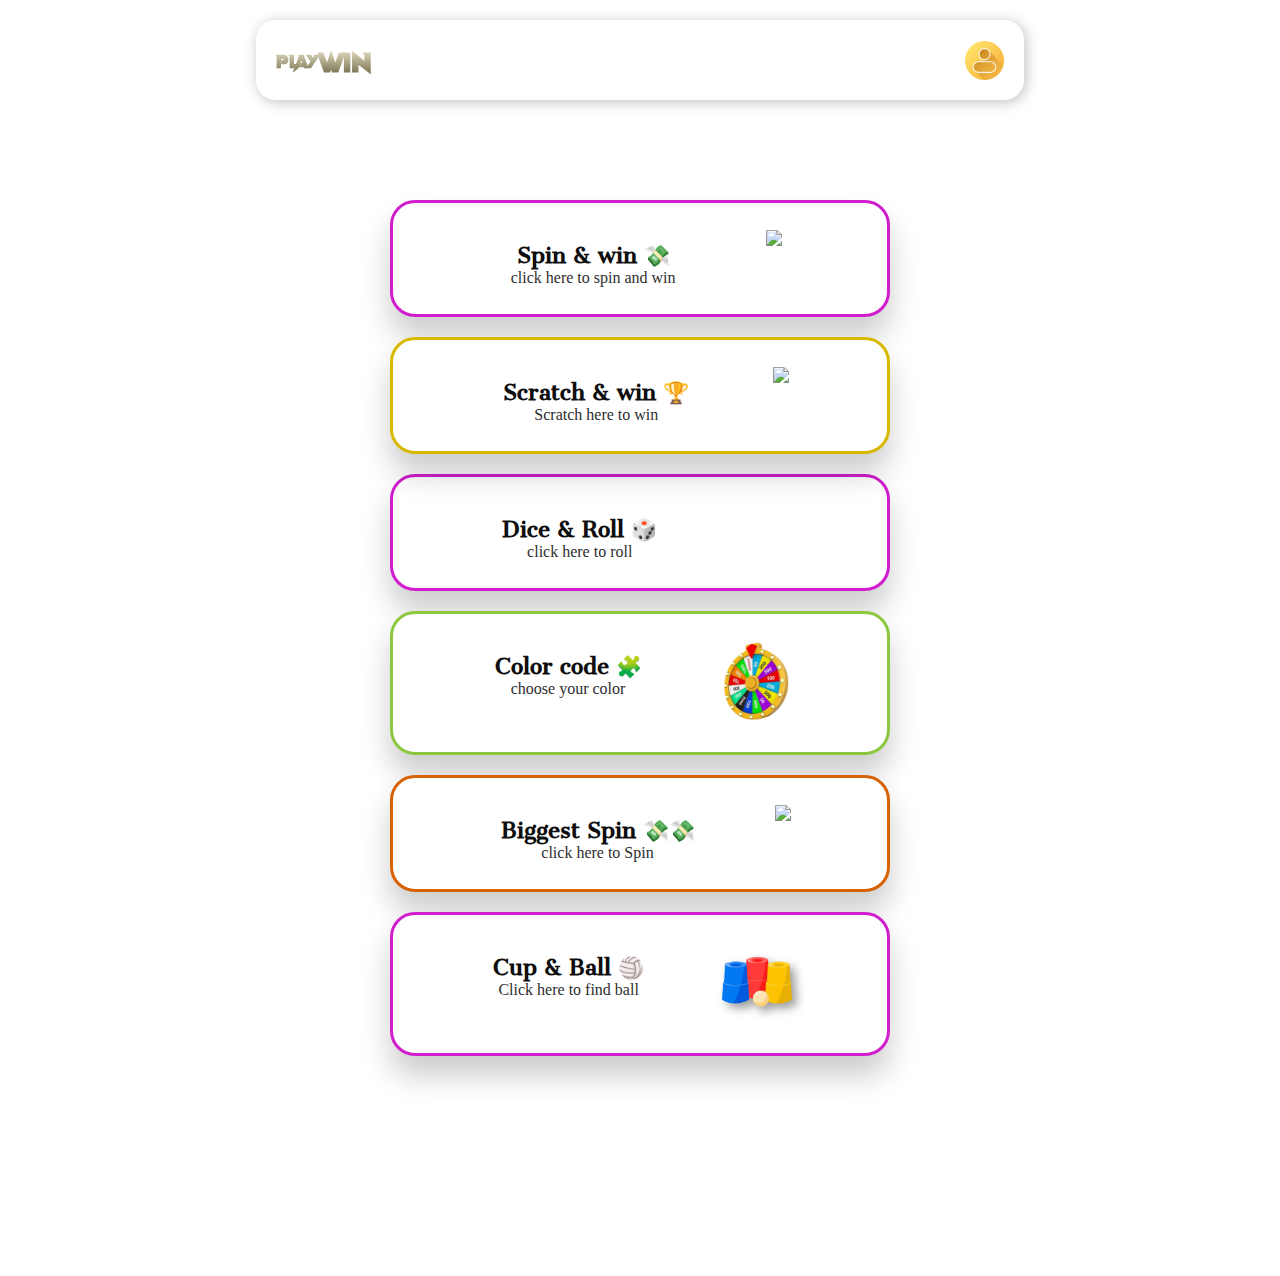
==== commit 04fc20ea: "cup and ball added" ====
--- a/index.html
+++ b/index.html
@@ -12,6 +12,20 @@
   <body>
     <section class="each-section section-vis">
       <div class="cate-div">
+        <div class="navbar">
+          <div class="navbar-icon">
+            <!-- <h3 class="nav-first" style="color: #00664d;">playwin</h3> -->
+            <div class="nav-first">
+              <h3 style="color: #7cc6f6">play</h3>
+            </div>
+            <div class="nav-second">
+              <h3 style="color: #ec3e1e">Win</h3>
+            </div>
+          </div>
+          <img class="user" src="./assets/img/user.png" />
+        </div>
+
+        <!-- spin & win -->
         <a class="cate-div-a" href="#" onclick="popup()">
           <div class="cate-ch1">
             <div class="sec-content" style="flex-grow: 7">
@@ -19,11 +33,12 @@
               <p>click here to spin and win</p>
             </div>
             <div class="sec-img" style="flex-grow: 3">
-              <img src="./assets/img/spin2.png">
+              <img class="elastic-spin" src="./assets/img/spin2.png" />
             </div>
           </div>
         </a>
 
+        <!-- scratch & win -->
         <div class="cate-ch2 cate-adjust">
           <div class="scratch-card-cover-container">
             <canvas class="scratch-card-canvas"></canvas>
@@ -46,6 +61,49 @@
           </div>
         </div>
 
+        <!-- dice & roll -->
+        <a class="cate-div-a" href="#" onclick="handleDice()">
+          <div class="cate-ch1">
+            <div class="sec-content" style="flex-grow: 7">
+              <h1>Dice & Roll 🎲</h1>
+              <p>click here to roll</p>
+            </div>
+            <div class="sec-img" style="flex-grow: 3">
+              <div class="rolling-dice">
+                <script
+                  src="https://unpkg.com/@dotlottie/player-component@2.7.12/dist/dotlottie-player.mjs"
+                  type="module"
+                ></script>
+                <dotlottie-player
+                  src="https://lottie.host/41f07b6a-47a9-4b17-a8a8-06cf0cb67579/cAZtZMssKZ.lottie"
+                  background="transparent"
+                  speed="1"
+                  class="lottiefile"
+                  loop
+                  autoplay
+                ></dotlottie-player>
+              </div>
+
+              <!-- <img src="./assets/img/spin2.png"> -->
+            </div>
+          </div>
+        </a>
+
+        <!-- color code -->
+        <div class="cate-div-a" onclick="showColorCode()">
+          <div class="cate-ch4">
+            <div class="sec-content" style="flex-grow: 7">
+              <h1>Color code 🧩</h1>
+              <p>choose your color</p>
+            </div>
+            <div class="sec-img" style="flex-grow: 3">
+              <img src="./assets/img/colorcode1.png" />
+            </div>
+          </div>
+        </div>
+
+
+        <!-- biggest spin -->
         <a class="cate-div-a" href="#" onclick="popup2()">
           <div class="cate-ch2">
             <div class="sec-content" style="flex-grow: 7">
@@ -53,63 +111,78 @@
               <p>click here to Spin</p>
             </div>
             <div class="sec-img" style="flex-grow: 3">
-              <img src="./assets/img/spin3.png">
-            </div>
-          </div>
-          </a>
-
-        <div class="cate-div-a" onclick="showColorCode()">
-          <div class="cate-ch4">
-            <div class="sec-content" style="flex-grow: 7">
-              <h1>Color code 🧩</h1>
-              <p>choose your color</p>
-            </div>
-            <div class="sec-img" style="flex-grow: 3">
-              <img src="./assets/img/colorcode1.png" />
-            </div>
-          </div>
-        </div>
+              <img class="spinner" src="./assets/img/spin3.png" />
+            </div>
+          </div>
+        </a>
+        
+
+        <!-- cup & ball -->
+        <a class="cate-div-a" href="#" onclick="popup3()">
+          <div class="cate-ch1">
+            <div class="sec-content" style="flex-grow: 7">
+              <h1>Cup & Ball 🏐</h1>
+              <p>Click here to find ball</p>
+            </div>
+            <div class="sec-img" style="flex-grow: 3">
+              <img class="elastic-spi cup" src="./assets/img/cup.png" />
+            </div>
+          </div>
+        </a>
+
+
       </div>
       <!-- </div> -->
 
       <!-- </div> -->
 
+
+      <!-- spin & win popup -->
       <div id="popup" class="popup">
         <div class="popup-content">
-            <div class="container-popup">
-                <p>Play & win</p>
-                <div class="typewriter">LAUNCHING <br> SOON !</div>
-                <div class="confetti"></div>
-            </div>
-            <button class="close-btn" onclick="closePopup()">✖</button>
-        </div>
-    </div>
-
-    <div id="popup2" class="popup2">
-      <div class="popup-content2">
           <div class="container-popup">
-              <p class="tow-nt-p">Play & Win</p>
-              <div class="typewriter">LAUNCHING <br> SOON !</div>
-              <div class="confetti"></div>
+            <div class="typewriter">
+              LAUNCHING <br />
+              SOON !
+            </div>
+            <div class="confetti"></div>
+          </div>
+          <button class="close-btn" onclick="closePopup()">✖</button>
+        </div>
+      </div>
+
+
+      <!-- big spin popup -->
+      <div id="popup2" class="popup2">
+        <div class="popup-content2">
+          <div class="container-popup">
+            <div class="typewriter2">
+              LAUNCHING <br />
+              SOON !
+            </div>
+            <div class="confetti"></div>
           </div>
           <button class="close-btn" onclick="closePopup2()">✖</button>
-      </div>
-  </div>
-
-      <div
-        onclick="closePopupScratch()"
-        id="scratch-lauching-soon"
-        class="scratch-lauching-soon"
-      >
-      <div class="scratch-card-text"></div>
-        <img
-          class="scratch-card-image"
-          src="./assets/img/comingsoon2.png"
-          alt="Apple 50$ gift card"
-        />
-        <!-- <p class="scratch-card-text"></p> -->
-      </div>
-
+        </div>
+      </div>
+
+
+      <!-- cup & ball popup -->
+      <div id="popup3" class="popup3">
+        <div class="popup-content3">
+          <div class="container-popup">
+            <div class="typewriter3">
+              LAUNCHING <br />
+              SOON !
+            </div>
+            <div class="confetti"></div>
+          </div>
+          <button class="close-btn" onclick="closePopup3()">✖</button>
+        </div>
+      </div>
+      
+
+      <!-- colorcode popup -->
       <div onclick="" id="colorcode-choose" class="colorcode-choose">
         <!-- <img class="color-code-choose" src="./assets/img/comingsoon2.png" alt="Apple 50$ gift card"> -->
 
@@ -125,7 +198,42 @@
         <!-- <div class="color-code-text"></div> -->
       </div>
 
-      <div
+      <!-- dice popup -->
+      <div onclick="closingDice()" id="dice-popup" class="colorcode-choose">
+        <div id="dice-card-popup" class="dice-card-popup">
+          <h5 class="scratch-card-popup">
+            LAUNCHING
+            <h5 class="soon">SOON</h5>
+          </h5>
+        </div>
+      </div>
+
+
+      <!-- scratch popup -->
+      <div onclick="closingScratch()" id="scratching-popup" class="colorcode-choose">
+        <div id="scratching-card-popup" class="scratching-card-popup">
+          <h5 class="scratch-card-popup">
+            LAUNCHING
+            <h5 class="soon">SOON</h5>
+          </h5>
+        </div>
+      </div>
+
+      <!-- <div
+        onclick="closePopupScratch()"
+        id="scratch-lauching-soon"
+        class="scratch-lauching-soon"
+      >
+        <div class="scratch-card-text"></div>
+        <div id="dice-card-popup" class="dice-card-popup">
+          <h5 class="scratch-card-popup">
+            LAUNCHING
+            <h5 class="soon">SOON</h5>
+          </h5>
+        </div>
+      </div> -->
+
+      <!-- <div
         onclick="closePopupScratch()"
         id="scratch-lauching-soon"
         class="scratch-lauching-soon"
@@ -135,86 +243,110 @@
           src="./assets/img/comingsoon2.png"
           alt="launchingsoon"
         />
-      
-      </div>
-      
-      <div onclick="closePopupScratch()" id="scratchcard-lauching-soon" class="scratch-lauching-soon">
+      </div> -->
+
+      <div
+        onclick="closingScratch()"
+        id="scratchcard-lauching-soon"
+        class="scratch-lauching-soon"
+      >
         <div id="scratch-card-popup-green" class="scratch-card-popup-green">
-          
-          <h5 class="scratch-card-popup">LAUNCHING <h5 class="soon">SOON</h5> </h5>
+          <h5 class="scratch-card-popup">
+            LAUNCHING
+            <h5 class="soon">SOON</h5>
+          </h5>
         </div>
         <div id="scratch-card-popup-blue" class="scratch-card-popup-blue">
-          
-          <h5 class="scratch-card-popup">LAUNCHING <h5 class="soon">SOON</h5> </h5>
+          <h5 class="scratch-card-popup">
+            LAUNCHING
+            <h5 class="soon">SOON</h5>
+          </h5>
         </div>
         <div id="scratch-card-popup-red" class="scratch-card-popup-red">
-          
-          <h5 class="scratch-card-popup">LAUNCHING <h5 class="soon">SOON</h5> </h5>
+          <h5 class="scratch-card-popup">
+            LAUNCHING
+            <h5 class="soon">SOON</h5>
+          </h5>
         </div>
 
         <!-- <p class="scratch-card-text"></p> -->
       </div>
-
-
     </section>
 
-
-
     <script>
-
       function popup() {
-          // Show the popup
-          const popup = document.getElementById('popup');
-          popup.style.display = 'flex';
-      
-          const data = document.querySelector(".typewriter");
-      
-          confetti({
-        particleCount: 100,
-        spread: 90,
-        origin: {
-          y: (data.getBoundingClientRect().bottom + 60) / window.innerHeight,
-        },
-        zIndex: 9999, 
-      });
-      
+        // Show the popup
+        const popup = document.getElementById("popup");
+        popup.style.display = "flex";
+
+        const data = document.querySelector(".typewriter2");
+
+        confetti({
+          particleCount: 100,
+          spread: 90,
+          origin: {
+            y: (data.getBoundingClientRect().bottom + 60) / window.innerHeight,
+          },
+          zIndex: 9999,
+        });
       }
-      
+
       function closePopup() {
-      
-          const popup = document.getElementById('popup');
-          popup.style.display = 'none';
+        const popup = document.getElementById("popup");
+        popup.style.display = "none";
       }
-      
-      </script>
+    </script>
+
+    <script>
+      function popup2() {
+        // Show the popup
+        const popup = document.getElementById("popup2");
+        popup.style.display = "flex";
+
+        const data = document.querySelector(".typewriter");
+
+        confetti({
+          particleCount: 100,
+          spread: 90,
+          origin: {
+            y: (data.getBoundingClientRect().bottom + 60) / window.innerHeight,
+          },
+          zIndex: 9999,
+        });
+      }
+
+      function closePopup2() {
+        const popup = document.getElementById("popup2");
+        popup.style.display = "none";
+      }
+    </script>
+
+
+
 
 <script>
-
-  function popup2() {
-      // Show the popup
-      const popup = document.getElementById('popup2');
-      popup.style.display = 'flex';
-  
-      const data = document.querySelector(".typewriter");
-  
-      confetti({
-    particleCount: 100,
-    spread: 90,
-    origin: {
-      y: (data.getBoundingClientRect().bottom + 60) / window.innerHeight,
-    },
-    zIndex: 9999, 
-  });
-  
+  function popup3() {
+    // Show the popup
+    const popup = document.getElementById("popup3");
+    popup.style.display = "flex";
+
+    const data = document.querySelector(".typewriter3");
+
+    confetti({
+      particleCount: 100,
+      spread: 90,
+      origin: {
+        y: (data.getBoundingClientRect().bottom + 60) / window.innerHeight,
+      },
+      zIndex: 9999,
+    });
   }
-  
-  function closePopup2() {
-  
-      const popup = document.getElementById('popup2');
-      popup.style.display = 'none';
+
+  function closePopup3() {
+    const popup = document.getElementById("popup3");
+    popup.style.display = "none";
   }
-  
-  </script>
+</script>
 
 
 
--- a/assets/css/styles.css
+++ b/assets/css/styles.css
@@ -6,9 +6,17 @@
   box-sizing: border-box;
   outline: none;
 }
-body { 
-  
-}
+body {
+  background: url(../img/bg-web.jpg) no-repeat center;
+  background-size: cover;
+  height: 100%;
+  overflow: auto; /* Allows scrolling */
+  scrollbar-width: none; /* Hides scrollbar for Firefox */
+}
+body::-webkit-scrollbar {
+  display: none; /* Hides scrollbar for Chrome, Safari, and Edge */
+}
+
 
 .spin-sec{
   font-family: sans-serif;
@@ -30,6 +38,11 @@
 @font-face {
   font-family: scrach;
   src: url(../font/Dynamix.ttf);
+}
+
+@font-face {
+  font-family: playwin;
+  src: url(../font/Vampire\ Wars.ttf);
 }
 
 .wheel {
@@ -281,9 +294,25 @@
   align-items: center;
 }
 
+.popup3 {
+  display: none;
+  position: fixed;
+  top: 0;
+  left: 0;
+  width: 100%;
+  height: 100%;
+  background: rgba(0, 0, 0, 0.7);
+  z-index: 1000;
+  justify-content: center;
+  align-items: center;
+}
+
 
 
 .popup-content {
+  width: 80%;
+  height: 30%;
+  align-content: center;
   position: relative;
   background: rgb(135,45,191);
   background: linear-gradient(90deg, rgba(135,45,191,1) 43%, rgba(255,0,0,0.9248074229691877) 100%);
@@ -298,6 +327,9 @@
 }
 
 .popup-content2 {
+  width: 80%;
+  height: 30%;
+  align-content: center;
   position: relative;
   background: rgb(230,196,0);
   background: radial-gradient(circle, rgba(230,196,0,1) 0%, rgba(200,98,0,1) 100%);
@@ -311,6 +343,24 @@
  margin: 8px;
 }
 
+
+.popup-content3 {
+  width: 80%;
+  height: 30%;
+  align-content: center;
+  position: relative;
+  background: rgb(230,196,0);
+  background: radial-gradient(circle, rgb(45 163 191) 43%, #00586d 100%);
+  padding: 30px;
+  border-radius: 10px;
+  color: #fff;
+  text-align: center;
+  animation: popup-fade-in 0.5s ease-in-out;
+  font-size: 40px;
+  font-weight: 800;
+ margin: 8px;
+}
+
 .container-popup p{
   color: #de8cff;
   margin-bottom: 30px;
@@ -328,8 +378,25 @@
 
 
 .container-popup .typewriter{
-  font-family: scrach;
-}
+  font-family:color-code ;
+  letter-spacing: 3px;
+    text-shadow: 3px 3px 5px black;
+    color: #f9beff;
+}
+.container-popup .typewriter2{
+  font-family:color-code ;
+  letter-spacing: 3px;
+    text-shadow: 3px 3px 5px black;
+    color: antiquewhite;
+}
+
+.container-popup .typewriter3{
+  font-family:color-code ;
+  letter-spacing: 3px;
+    text-shadow: 3px 3px 5px black;
+    color: #bed4ff;
+}
+
 .close-btn {
   position: absolute;
   top: -12px;
@@ -401,11 +468,13 @@
 
 .cate-adjust{
   position: relative;
+  border: 3px solid rgb(216, 184, 0) !important;
+
 }
 
 .scratch-card-cover-container {
   /* position: relative; */
-  z-index: 1;
+  /* z-index: 100; */
   top: 0;
   left: 0;
   border-radius: 20px !important;
@@ -451,29 +520,44 @@
 
 .scratch-lauching-soon{
   position: absolute;
+  margin-top: -100px;
   width: 100%;
   height: 100vh;
   background-color: rgba(0, 0, 0, 0.575);
-  z-index: 1;
+  z-index: 100;
   display: none;
   align-content: center;
-  justify-items: center;
 }
 
 .colorcode-choose{
   position: absolute;
+  margin-top: -100px;
   width: 100%;
   height: 100vh;
   background-color: rgba(0, 0, 0, 0.575);
-  z-index: 1;
+  z-index: 100;
   display: none;
   align-content: center;
-  justify-items: center;
+  /* justify-items: center; */
+  /* place-items: center; */
+}
+
+.dice-popup{
+  position: absolute;
+  margin-top: -100px;
+  width: 100%;
+  height: 100vh;
+  background-color: rgba(0, 0, 0, 0.575);
+  z-index: 100;
+  display: none;
+  align-content: center;
+  /* justify-items: center; */
+  /* place-items: center; */
 }
 
 .scratch-card-canvas-render {
   position: absolute;
-  z-index: 1;
+  z-index: 100;
   top: 0;
   left: 0;
   width: 100%;
@@ -679,7 +763,7 @@
   background-size: cover;
   background-repeat: no-repeat;
   filter: blur(5px);
-  z-index: 1;
+  z-index: 100;
 }
 
 .scratch-card-outer > * {
@@ -707,16 +791,18 @@
 }
 
 .each-section{
-  height: 100vh;
+  /* height: 100vh; */
   scroll-snap-align: center;
-}
-
-
-@media  (max-width:650px) {
+  padding-top: 100px !important;
+  padding-bottom: 100px;
+}
+
+
+/* @media  (max-width:650px) {
   .each-section{
     height: 100vh;
   }
-}
+} */
 
 
 .section-vis{
@@ -728,6 +814,10 @@
   background-size: cover;
 }
 
+body{
+ 
+}
+
 
 .cate-div{
   padding:100px;
@@ -746,6 +836,7 @@
   margin-bottom: 20px;
   padding: 27px;
   border-radius: 25px;
+  
   border: 3px solid rgb(209 29 206);
   box-shadow: rgba(0, 0, 0, 0.2) 0px 20px 30px;
   display: flex;
@@ -760,7 +851,7 @@
 margin-bottom: 20px;
 padding: 27px;
 border-radius: 25px;
-border: 3px solid rgb(216, 184, 0);
+border: 3px solid rgb(216, 97, 0);
 box-shadow: rgba(0, 0, 0, 0.2) 0px 20px 30px;
 display: flex;
 justify-content: space-between;
@@ -901,6 +992,15 @@
 
 
 @media (min-width:990px){
+  .popup-content{
+    width: 25%;
+  }
+  .popup-content2{
+    width: 25%;
+  }
+  .popup-content3{
+    width: 25%;
+  }
   .scratch-card-image {
     width: 25%;
   }
@@ -921,6 +1021,12 @@
   .scratch-card-popup-green{
     width: 25%;
   }
+  .dice-card-popup{
+    width: 25%;
+  }
+  .scratching-card-popup{
+    width: 25%;
+  }
   .scratch-card-popup-red{
     width: 25%;
   }
@@ -934,6 +1040,16 @@
 
 
 @media (max-width:990px) {
+
+  .popup-content{
+    width: 50%;
+  }
+  .popup-content2{
+    width: 50%;
+  }
+  .popup-content3{
+    width: 50%;
+  }
   .scratch-card-image {
     width: 50%;
   }
@@ -954,6 +1070,12 @@
   .scratch-card-popup-green{
     width: 50%;
   }
+  .dice-card-popup{
+    width: 50%;
+  }
+  .scratching-card-popup{
+    width: 50%;
+  }
   .scratch-card-popup-red{
     width: 50%;
   }
@@ -965,6 +1087,17 @@
 
 
 @media (max-width:545px) {
+
+  .popup-content{
+    width: 80%;
+  }
+  .popup-content2{
+    width: 80%;
+  }
+  .popup-content3{
+    width: 80%;
+  }
+
   .scratch-card-image {
     width: 80% !important;
   }
@@ -980,6 +1113,12 @@
   .scratch-card-popup-green{
     width: 80%;
   }
+  .dice-card-popup{
+    width: 80%;
+  }
+  .scratching-card-popup{
+    width: 80%;
+  }
   .scratch-card-popup-red{
     width: 80%;
   }
@@ -1008,8 +1147,8 @@
   display: flex;
   gap: 10px;
   width: 100%;
-
-}
+}
+
 
 .colorcode-card{
   padding-inline: 20px;
@@ -1017,7 +1156,8 @@
   background: #ffffff;
   border-radius: 25px;
   align-content: center;
-  justify-items: center;
+  text-align: center;
+  justify-self: center;
   /* background-image: url(../img/colorcodebg.jpg); */
   background-position: center;
   background-size: cover;
@@ -1054,12 +1194,13 @@
   background-image: linear-gradient(to right, #ff0000 , rgb(161 0 0));
   border-radius: 25px;
   align-content: center;
-  justify-items: center;
+  /* justify-items: center; */
   /* background-image: url(../img/colorcodebg.jpg); */
   background-position: center;
   background-size: cover;
   background-repeat: no-repeat;
   display: none;
+  justify-self: center;
 }
 
 .scratch-card-popup-blue{
@@ -1069,12 +1210,14 @@
   background-image: linear-gradient(to right, rgb(0, 162, 255) , rgb(0, 217, 255));
   border-radius: 25px;
   align-content: center;
-  justify-items: center;
+  /* justify-items: center; */
   /* background-image: url(../img/colorcodebg.jpg); */
   background-position: center;
   background-size: cover;
   background-repeat: no-repeat;
   display: none;
+  justify-self: center;
+
 }
 
 
@@ -1085,12 +1228,14 @@
   background-image: linear-gradient(to right, rgb(0, 179, 104) , rgb(0, 255, 179));
   border-radius: 25px;
   align-content: center;
-  justify-items: center;
+  /* justify-items: center; */
   /* background-image: url(../img/colorcodebg.jpg); */
   background-position: center;
   background-size: cover;
   background-repeat: no-repeat;
   display: none;
+  justify-self: center;
+
 }
 
 
@@ -1108,4 +1253,156 @@
   text-align: center;
 font-family: color-code;
 
+}
+
+
+.navbar{
+  height: 55px;
+  width: 80%;
+  z-index: 10;
+  background: rgb(255, 255, 255);
+  border-radius: 55px;
+  margin-bottom: 50px;
+  position: fixed;
+  top: 20px;
+  display: flex;
+  box-shadow: 2px 2px 14px #00000040;
+  justify-content: space-between;
+  padding-inline: 20px;
+  align-items: center;
+  
+
+
+}
+
+.user{
+  width: 27px;
+  height: 27px;
+}
+
+.navbar-icon{
+  display: flex;
+  /* gap: 5px; */
+}
+
+.nav-first{
+  align-items: center;
+}
+
+.nav-second{
+  font-size: x-large;
+}
+
+.nav-first, .nav-second{
+  display: flex;
+    background: -webkit-linear-gradient( #fff8df, #696441 );
+
+  /* background: -webkit-linear-gradient( #fff8df, #696441 ); */
+    -webkit-background-clip: text;
+    -webkit-text-fill-color: transparent;
+  font-family: playwin;
+}
+
+
+
+@media only screen and (min-width: 750px) {
+
+
+  .navbar{
+    height: 80px;
+    width: 60%;
+    background: rgb(255, 255, 255);
+    border-radius: 20px;
+    margin-bottom: 50px;
+    position: fixed;
+    top: 20px;
+    display: flex;
+    box-shadow: 2px 2px 14px #00000040;
+    justify-content: space-between;
+    padding-inline: 20px;
+    align-items: center;
+    
+  
+  
+  }
+  
+  .user{
+    width: 39px;
+    height: 39px;
+  }
+
+}
+
+.rolling-dice{
+  height: 50px;
+  width: 50px;
+}
+
+
+.lottiefile{
+  width: 130px;
+  height: 130px;
+  justify-self: center;
+  margin-top: -55px;
+}
+
+
+
+
+.elastic-spin {
+  animation: elastic-spin 2s infinite ease;
+}
+@keyframes elastic-spin {
+  from { transform: rotate(0deg); }
+  to { transform: rotate(720deg); }
+}
+
+
+.spinner {
+  animation: spinner 8s infinite linear;
+}
+@keyframes spinner {
+  from { transform: rotate(0deg); }
+  to { transform: rotate(360deg); }
+}
+
+
+.dice-card-popup{
+  padding-inline: 20px;
+  height: 40%;
+  /* width: 25%; */
+  background-image: url(../img/dice.jpg);
+  border-radius: 25px;
+  align-content: center;
+  /* justify-items: center; */
+  /* background-image: url(../img/colorcodebg.jpg); */
+  background-position: center;
+  background-size: cover;
+  background-repeat: no-repeat;
+  display: none;
+  justify-self: center;
+
+}
+
+.scratching-card-popup{
+  padding-inline: 20px;
+  height: 40%;
+  /* width: 25%; */
+  background-image: url(../img/scratchcard.png);
+  border-radius: 25px;
+  align-content: center;
+  /* justify-items: center; */
+  /* background-image: url(../img/colorcodebg.jpg); */
+  background-position: center;
+  background-size: cover;
+  background-repeat: no-repeat;
+  display: none;
+  justify-self: center;
+
+}
+
+
+.cup{
+  filter: drop-shadow(5px 5px 5px #22222270); 
+
 }